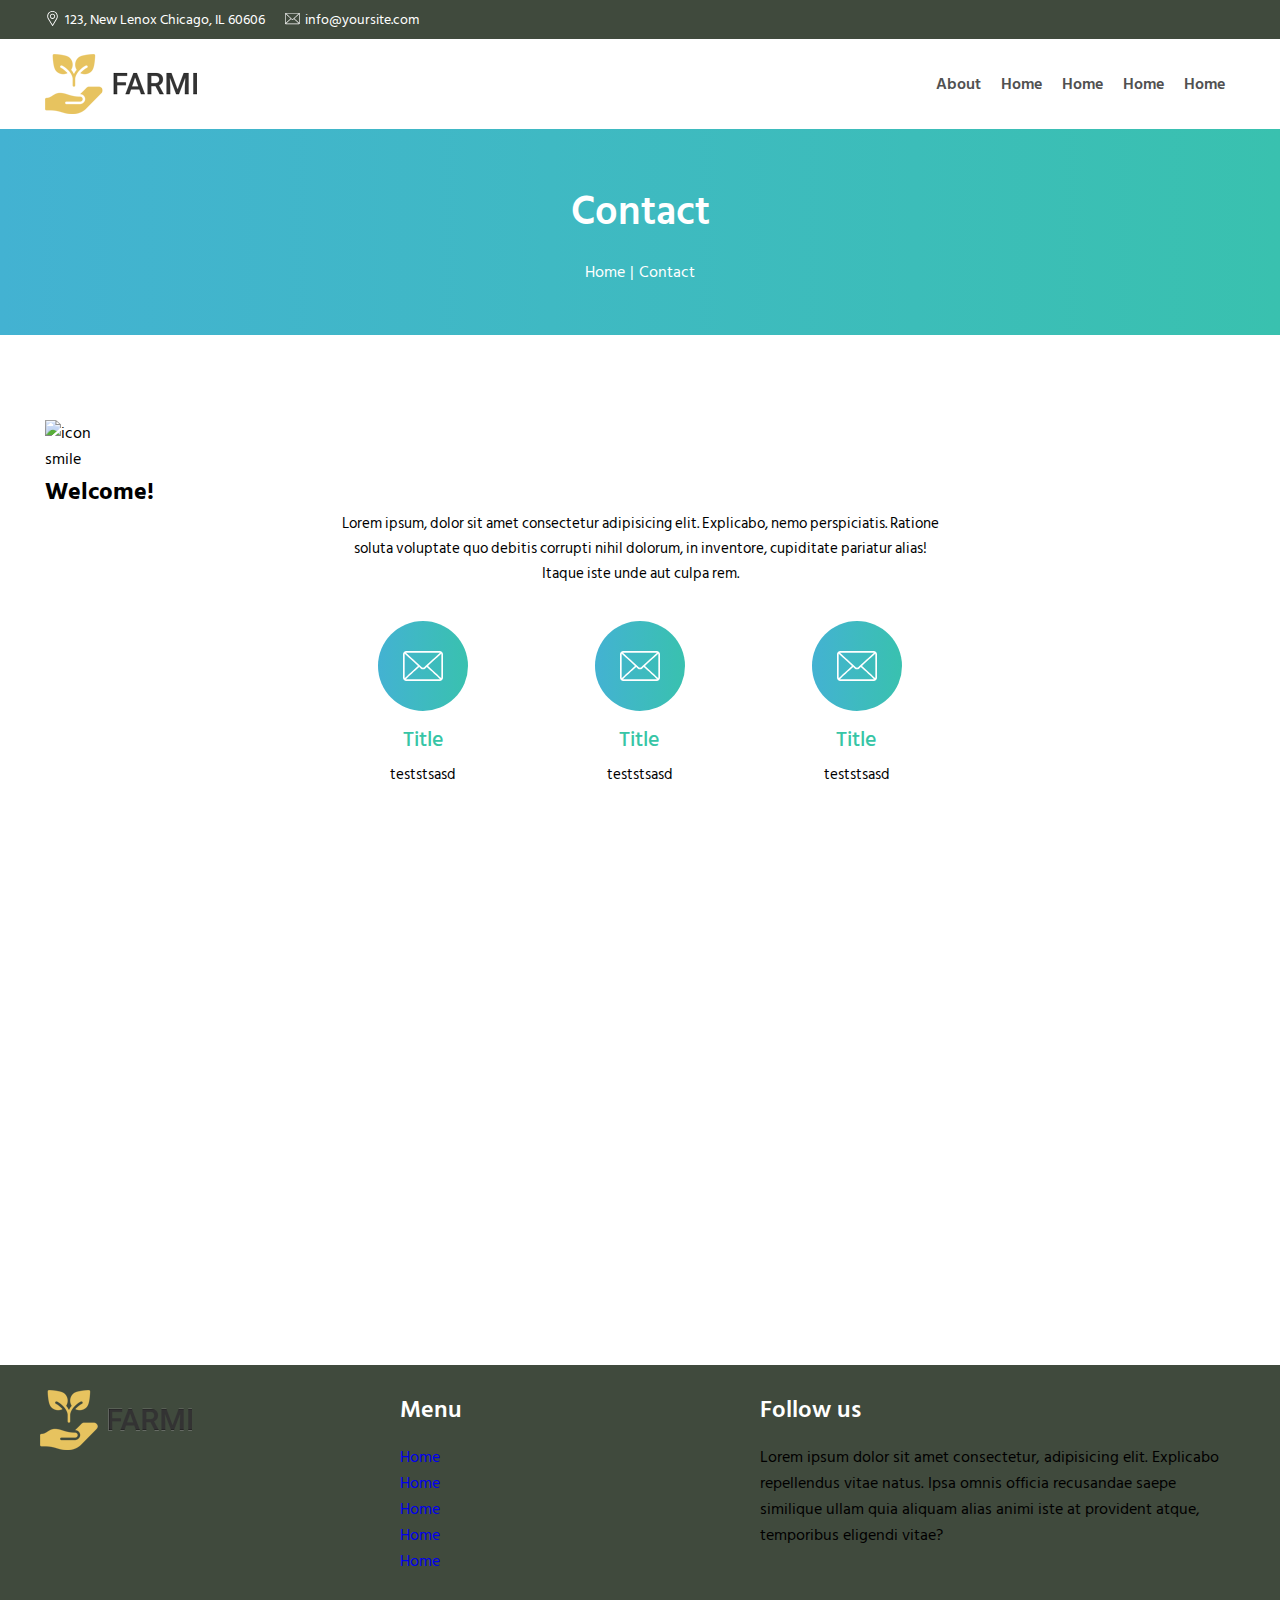
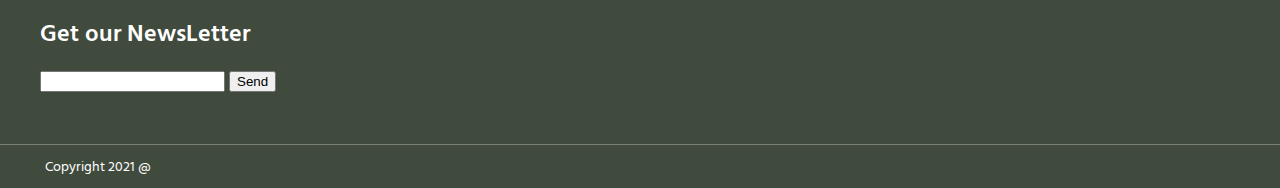
==== contact.html @ a1497c79 "qwe" ====
<!DOCTYPE html>
<html>

<head>
    <meta charset="utf-8">
    <meta http-equiv="X-UA-Compatible" content="IE=edge">
    <title></title>
    <meta name="description" content="">
    <meta name="viewport" content="width=device-width, initial-scale=1">
    <link rel="stylesheet" href="css/magnific-popup.css">
    <link rel="stylesheet" href="css/main.css">
    <link rel="preconnect" href="https://fonts.gstatic.com">
    <link href="https://fonts.googleapis.com/css2?family=Hind+Siliguri:wght@300;400;500;600&display=swap" rel="stylesheet">
</head>

<body>
    <div class="wrapper">
        <header>
            <div class="header_top padding">
                <div class="header_top_wrap">
                    <p class="item_header"><img src="img/icon/map.svg" alt="map"> 123, New Lenox Chicago, IL 60606</p>
                    <a class="item_header" href="mailto:info@yoursite.com"><img src="img/icon/mail.svg" alt="mail"> info@yoursite.com</a>
                </div>
            </div>
            <div class="header_wrap">
                <div class="header_logo">
                    <img src="img/logo.png" alt="logo">
                </div>
                <nav>
                    <ul>
                        <li>
                            <a href="#">About</a>
                            <ul class="sub-menu">
                                <li>
                                    <a href="#">Home</a>
                                </li>
                                <li>
                                    <a href="#">Home</a>
                                </li>
                                <li>
                                    <a href="#">Home</a>
                                </li>
                                <li>
                                    <a href="#">Home</a>
                                </li>
                                <li>
                                    <a href="#">Home</a>
                                </li>
                            </ul>
                        </li>
                        <li>
                            <a href="#">Home</a>
                        </li>
                        <li>
                            <a href="#">Home</a>
                        </li>
                        <li>
                            <a href="#">Home</a>
                        </li>
                        <li>
                            <a href="#">Home</a>
                        </li>
                    </ul>
                </nav>
                <img src="img/icon/menu.svg" class="menu" alt="menu">
            </div>
        </header>
        <main>
            <div class="breadcrumbs padding margin">
                <div class="container">
                    <div class="breadcrumbs_wrap">
                        <h1 class="breadcrumbs_titel">Contact</h1>
                        <ul>
                            <li>
                                <a href="#">Home</a>
                            </li>
                            <li>
                                <span>Contact</span>
                            </li>
                        </ul>
                    </div>
                </div>
            </div>
            <section class="contact padding margin">
                <div class="container">
                    <div class="contact_container">
                        <div class="title_block">
                            <img src="img/tooth2.svg" alt="icon">
                            <p class="pretitle_section">
                                smile
                            </p>
                            <h2 class="title_section">Welcome!</h2>
                        </div>
                        <p class="contact_text">
                            Lorem ipsum, dolor sit amet consectetur adipisicing elit. Explicabo, nemo perspiciatis. Ratione soluta voluptate quo debitis corrupti nihil dolorum, in inventore, cupiditate pariatur alias! Itaque iste unde aut culpa rem.
                        </p>
                    </div>
                    <div class="contact_wrap">
                        <div class="contact_box">
                            <div class="contact_img">
                                <img src="img/icon/mail.svg" alt="icon">
                            </div>
                            <p class="contact_title">Title</p>
                            <p class="contact_text">teststsasd</p>
                        </div>
                        <div class="contact_box">
                            <div class="contact_img">
                                <img src="img/icon/mail.svg" alt="icon">
                            </div>
                            <p class="contact_title">Title</p>
                            <p class="contact_text">teststsasd</p>
                        </div>
                        <div class="contact_box">
                            <div class="contact_img">
                                <img src="img/icon/mail.svg" alt="icon">
                            </div>
                            <p class="contact_title">Title</p>
                            <p class="contact_text">teststsasd</p>
                        </div>
                    </div>
                </div>
            </section>
            <div class="map">
                <iframe src="https://www.google.com/maps/embed?pb=!1m18!1m12!1m3!1d577336.7640295796!2d36.825128434327254!3d55.58074807310552!2m3!1f0!2f0!3f0!3m2!1i1024!2i768!4f13.1!3m3!1m2!1s0x46b54afc73d4b0c9%3A0x3d44d6cc5757cf4c!2z0JzQvtGB0LrQstCwLCDQoNC-0YHRgdC40Y8!5e0!3m2!1sru!2sua!4v1612006804966!5m2!1sru!2sua"
                    height="450" frameborder="0" style="border:0;" allowfullscreen="" aria-hidden="false" tabindex="0"></iframe>
            </div>
        </main>
        <footer>
            <div class="container padding">
                <div class="footer_wrap">
                    <div class="footer_logo">
                        <img src="img/logo.png" alt="logo">
                    </div>
                    <div class="footer_menu">
                        <p class="footer_title">Menu</p>
                        <ul>
                            <li>
                                <a href="#">Home</a>
                            </li>
                            <li>
                                <a href="#">Home</a>
                            </li>
                            <li>
                                <a href="#">Home</a>
                            </li>
                            <li>
                                <a href="#">Home</a>
                            </li>
                            <li>
                                <a href="#">Home</a>
                            </li>
                        </ul>
                    </div>
                    <div class="footer_social">
                        <p class="footer_title">Follow us</p>
                        <p class="footer_text">
                            Lorem ipsum dolor sit amet consectetur, adipisicing elit. Explicabo repellendus vitae natus. Ipsa omnis officia recusandae saepe similique ullam quia aliquam alias animi iste at provident atque, temporibus eligendi vitae?
                        </p>
                    </div>
                    <div class="footer_sub">
                        <p class="footer_title">Get our NewsLetter</p>
                        <form class="footer_sub_form">
                            <input type="email" name="email" placeholder="E-mail" required>
                            <button type="submit">Send</button>
                        </form>
                    </div>
                </div>
            </div>
            <div class="footer_copy">
                <p>Copyright 2021 @</p>
            </div>
        </footer>
    </div>

    <a class="popup-with-zoom-anim thank_click" href="#thank"></a>



    <div id="thank" class="zoom-anim-dialog mfp-hide">
        <p>Спасибо за заявку</p>
    </div>

    <div id="polit" class="zoom-anim-dialog politika mfp-hide">
        <p>Тут политика</p>
    </div>


    <script src="https://code.jquery.com/jquery-3.5.1.min.js" integrity="sha256-9/aliU8dGd2tb6OSsuzixeV4y/faTqgFtohetphbbj0=" crossorigin="anonymous"></script>
    <script src="js/magnific-popup.min.js"></script>
    <script src="js/common.js"></script>
</body>

</html>
---- css/main.css ----
@import url("https://fonts.googleapis.com/css2?family=Hind+Siliguri:wght@300;400;500;600;700&display=swap");
.header_top {
  background: #404a3d; }
  .header_top .header_top_wrap {
    max-width: 1260px;
    margin: 0 auto;
    display: -webkit-box;
    display: -webkit-flex;
    display: -ms-flexbox;
    display: flex;
    -webkit-box-align: center;
    -webkit-align-items: center;
        -ms-flex-align: center;
            align-items: center;
    padding: 8px 0; }
    @media (max-width: 375px) {
      .header_top .header_top_wrap {
        -webkit-box-orient: vertical;
        -webkit-box-direction: normal;
        -webkit-flex-direction: column;
            -ms-flex-direction: column;
                flex-direction: column;
        padding: 5px 0;
        -webkit-box-align: start;
        -webkit-align-items: flex-start;
            -ms-flex-align: start;
                align-items: flex-start; } }
  .header_top .item_header {
    display: -webkit-box;
    display: -webkit-flex;
    display: -ms-flexbox;
    display: flex;
    -webkit-box-align: center;
    -webkit-align-items: center;
        -ms-flex-align: center;
            align-items: center;
    font: .9rem 'Hind Siliguri', sans-serif;
    margin-right: 20px;
    color: #fff; }
    @media (max-width: 990px) {
      .header_top .item_header {
        font: .8rem 'Hind Siliguri', sans-serif; } }
    .header_top .item_header img {
      height: 15px;
      top: -1px;
      position: relative;
      margin-right: 5px; }

.header_wrap {
  max-width: 1260px;
  margin: 0 auto;
  padding: 15px 70px;
  position: relative;
  z-index: 9999;
  display: -webkit-box;
  display: -webkit-flex;
  display: -ms-flexbox;
  display: flex;
  -webkit-box-align: center;
  -webkit-align-items: center;
      -ms-flex-align: center;
          align-items: center;
  -webkit-box-pack: justify;
  -webkit-justify-content: space-between;
      -ms-flex-pack: justify;
          justify-content: space-between; }
  @media (max-width: 1280px) {
    .header_wrap {
      padding: 15px 45px; } }
  @media (max-width: 990px) {
    .header_wrap {
      padding: 10px 15px; } }
  @media (max-width: 990px) {
    .header_wrap nav {
      display: block;
      position: absolute;
      top: 100%;
      width: 100%;
      height: 100%;
      left: 0;
      z-index: 99;
      opacity: 0;
      -webkit-transition: .3s;
      -o-transition: .3s;
      transition: .3s;
      pointer-events: none;
      -webkit-transform: translateY(-200%);
          -ms-transform: translateY(-200%);
              transform: translateY(-200%); } }
  .header_wrap nav ul {
    display: -webkit-box;
    display: -webkit-flex;
    display: -ms-flexbox;
    display: flex;
    -webkit-box-align: center;
    -webkit-align-items: center;
        -ms-flex-align: center;
            align-items: center;
    -webkit-box-pack: justify;
    -webkit-justify-content: space-between;
        -ms-flex-pack: justify;
            justify-content: space-between; }
    @media (max-width: 990px) {
      .header_wrap nav ul {
        -webkit-box-align: end;
        -webkit-align-items: flex-end;
            -ms-flex-align: end;
                align-items: flex-end;
        background: #fff;
        -webkit-box-orient: vertical;
        -webkit-box-direction: normal;
        -webkit-flex-direction: column;
            -ms-flex-direction: column;
                flex-direction: column;
        width: 100%;
        -webkit-box-shadow: 0 10px 15px -5px rgba(0, 0, 0, 0.2);
                box-shadow: 0 10px 15px -5px rgba(0, 0, 0, 0.2); } }
    .header_wrap nav ul li {
      margin: 0 10px;
      position: relative; }
      @media (max-width: 990px) {
        .header_wrap nav ul li {
          display: -webkit-box;
          display: -webkit-flex;
          display: -ms-flexbox;
          display: flex;
          -webkit-box-orient: vertical;
          -webkit-box-direction: normal;
          -webkit-flex-direction: column;
              -ms-flex-direction: column;
                  flex-direction: column;
          text-align: right;
          width: 100%;
          -webkit-box-sizing: border-box;
                  box-sizing: border-box; } }
      .header_wrap nav ul li:hover .sub-menu {
        opacity: 1;
        pointer-events: auto; }
      @media (max-width: 990px) {
        .header_wrap nav ul li {
          margin: 3px 15px; } }
      .header_wrap nav ul li .sub-menu {
        position: absolute;
        background: #37c5a6;
        display: block;
        padding: 20px 30px;
        z-index: 10;
        top: 120px;
        left: 50%;
        -webkit-transform: translate(-50%, -50%);
            -ms-transform: translate(-50%, -50%);
                transform: translate(-50%, -50%);
        opacity: 0;
        -webkit-transition: .2s;
        -o-transition: .2s;
        transition: .2s;
        pointer-events: none; }
        @media (max-width: 990px) {
          .header_wrap nav ul li .sub-menu {
            opacity: 1;
            display: none;
            pointer-events: auto;
            top: auto;
            left: auto;
            right: 10px;
            -webkit-transform: none;
                -ms-transform: none;
                    transform: none;
            padding: 0;
            background: transparent;
            position: relative;
            margin: 0;
            -webkit-box-shadow: none;
                    box-shadow: none;
            -webkit-transition: none;
            -o-transition: none;
            transition: none; } }
        .header_wrap nav ul li .sub-menu::after {
          content: '';
          height: 20px;
          left: 0;
          opacity: 0;
          top: -20px;
          width: 100%;
          position: absolute;
          display: block; }
          @media (max-width: 990px) {
            .header_wrap nav ul li .sub-menu::after {
              display: none; } }
        .header_wrap nav ul li .sub-menu::before {
          content: '';
          position: absolute;
          top: 0;
          left: 50%;
          width: 1em;
          height: 1em;
          background: #37c5a6;
          -webkit-transform: rotate(45deg) translatex(-50%);
              -ms-transform: rotate(45deg) translatex(-50%);
                  transform: rotate(45deg) translatex(-50%); }
          @media (max-width: 990px) {
            .header_wrap nav ul li .sub-menu::before {
              display: none; } }
        .header_wrap nav ul li .sub-menu li {
          display: block; }
          @media (max-width: 990px) {
            .header_wrap nav ul li .sub-menu li {
              text-align: right;
              margin: 0; } }
        .header_wrap nav ul li .sub-menu a {
          color: #fff;
          color: #515151;
          -webkit-transition: .2s;
          -o-transition: .2s;
          transition: .2s;
          font: 600 .9rem 'Hind Siliguri', sans-serif; }
          .header_wrap nav ul li .sub-menu a:hover {
            color: #fff; }
            @media (max-width: 990px) {
              .header_wrap nav ul li .sub-menu a:hover {
                color: #37c5a6; } }
      .header_wrap nav ul li .arrow_mob {
        display: none; }
        @media (max-width: 990px) {
          .header_wrap nav ul li .arrow_mob {
            position: absolute;
            display: block;
            right: 55px;
            top: 6px;
            z-index: 999; } }
        .header_wrap nav ul li .arrow_mob::after {
          content: '';
          background: url(../img/right.svg) no-repeat;
          background-size: 12px 12px;
          height: 12px;
          width: 12px;
          display: block; }
      .header_wrap nav ul li a {
        color: #515151;
        -webkit-transition: .2s;
        -o-transition: .2s;
        transition: .2s;
        font: 600 1rem 'Hind Siliguri', sans-serif; }
        .header_wrap nav ul li a:hover {
          color: #37c5a6; }
  .header_wrap .nav_active {
    -webkit-transform: translateY(0);
        -ms-transform: translateY(0);
            transform: translateY(0);
    opacity: 1;
    pointer-events: auto; }

.header_logo {
  display: -webkit-box;
  display: -webkit-flex;
  display: -ms-flexbox;
  display: flex;
  -webkit-box-align: center;
  -webkit-align-items: center;
      -ms-flex-align: center;
          align-items: center; }
  @media (max-width: 990px) {
    .header_logo img {
      height: 30px; } }

.menu {
  height: 30px;
  display: none; }
  @media (max-width: 990px) {
    .menu {
      display: block; } }

.contact_text {
  text-align: center;
  font: 400 .95rem 'Hind Siliguri', sans-serif;
  max-width: 600px;
  margin: 0 auto;
  margin-bottom: 35px; }

.contact_wrap {
  display: grid;
  grid-template-columns: 1fr 1fr 1fr;
  grid-gap: 50px;
  max-width: 600px;
  margin: 0 auto; }
  @media (max-width: 990px) {
    .contact_wrap {
      grid-template-columns: 1fr;
      grid-gap: 20px; } }
  .contact_wrap .contact_box {
    display: -webkit-box;
    display: -webkit-flex;
    display: -ms-flexbox;
    display: flex;
    -webkit-box-align: center;
    -webkit-align-items: center;
        -ms-flex-align: center;
            align-items: center;
    -webkit-box-pack: center;
    -webkit-justify-content: center;
        -ms-flex-pack: center;
            justify-content: center;
    -webkit-box-orient: vertical;
    -webkit-box-direction: normal;
    -webkit-flex-direction: column;
        -ms-flex-direction: column;
            flex-direction: column; }
  .contact_wrap .contact_img {
    border-radius: 50%;
    height: 80px;
    width: 80px;
    margin: 0 auto;
    margin-bottom: 10px;
    padding: 5px;
    display: -webkit-box;
    display: -webkit-flex;
    display: -ms-flexbox;
    display: flex;
    -webkit-box-align: center;
    -webkit-align-items: center;
        -ms-flex-align: center;
            align-items: center;
    -webkit-box-pack: center;
    -webkit-justify-content: center;
        -ms-flex-pack: center;
            justify-content: center;
    background: #43b2d2;
    background: -webkit-gradient(linear, left top, right top, from(#43b2d2), color-stop(43%, #3fb9c3), to(#39c1af));
    background: -o-linear-gradient(left, #43b2d2 0%, #3fb9c3 43%, #39c1af 100%);
    background: linear-gradient(90deg, #43b2d2 0%, #3fb9c3 43%, #39c1af 100%); }
    .contact_wrap .contact_img img {
      height: 40px; }
  .contact_wrap .contact_title {
    color: #37c5a6;
    font: 500 1.4rem 'Hind Siliguri', sans-serif;
    margin-bottom: 5px;
    text-align: center; }
  .contact_wrap .contact_text {
    font: 400 .95rem 'Hind Siliguri', sans-serif; }

.history_wrap {
  display: grid;
  grid-template-columns: 1fr 1fr;
  grid-gap: 40px;
  -webkit-box-align: center;
  -webkit-align-items: center;
      -ms-flex-align: center;
          align-items: center; }
  @media (max-width: 990px) {
    .history_wrap {
      grid-template-columns: 1fr;
      grid-gap: 25px; } }
  .history_wrap img {
    max-width: 100%;
    height: auto;
    -o-object-fit: cover;
       object-fit: cover; }
  .history_wrap .history_title {
    font: bold 2rem/1 'Hind Siliguri', sans-serif;
    margin-bottom: 10px; }
    @media (max-width: 990px) {
      .history_wrap .history_title {
        font: bold 1.25rem/1 'Hind Siliguri', sans-serif; } }
  .history_wrap .history_text {
    font: 400 .9rem/23px 'Hind Siliguri', sans-serif; }

.about_price {
  position: relative; }
  .about_price .container {
    padding: 55px 0;
    position: relative;
    z-index: 9; }
    @media (max-width: 990px) {
      .about_price .container {
        padding: 35px 0; } }
  .about_price .about_price_img {
    position: absolute;
    height: 100%;
    width: 100%;
    left: 0;
    right: 0;
    top: 0;
    bottom: 0;
    -o-object-fit: cover;
       object-fit: cover; }
  .about_price::before {
    content: '';
    background: rgba(55, 197, 166, 0.3);
    position: absolute;
    left: 0;
    right: 0;
    bottom: 0;
    top: 0;
    height: 100%;
    z-index: 9;
    width: 100%; }
  .about_price .about_price_wrap {
    display: -webkit-box;
    display: -webkit-flex;
    display: -ms-flexbox;
    display: flex;
    -webkit-box-align: center;
    -webkit-align-items: center;
        -ms-flex-align: center;
            align-items: center;
    -webkit-box-pack: center;
    -webkit-justify-content: center;
        -ms-flex-pack: center;
            justify-content: center;
    -webkit-box-orient: vertical;
    -webkit-box-direction: normal;
    -webkit-flex-direction: column;
        -ms-flex-direction: column;
            flex-direction: column; }
    .about_price .about_price_wrap .about_price_title {
      font: bold 2rem/1 'Hind Siliguri', sans-serif;
      color: #fff;
      margin-bottom: 15px; }
      @media (max-width: 990px) {
        .about_price .about_price_wrap .about_price_title {
          font: bold 1.25rem/1 'Hind Siliguri', sans-serif; } }
    .about_price .about_price_wrap .about_price_text {
      font: 600 1.5rem/1 'Hind Siliguri', sans-serif;
      color: #fff;
      margin-bottom: 15px; }
      @media (max-width: 990px) {
        .about_price .about_price_wrap .about_price_text {
          font: 600 1.125rem/1 'Hind Siliguri', sans-serif; } }
    .about_price .about_price_wrap .about_price_btn {
      background: #37c5a6;
      display: inline-block;
      border-radius: 25px;
      padding: 10px 25px;
      color: #fff;
      font: 400 1rem 'Hind Siliguri', sans-serif; }
      @media (max-width: 576px) {
        .about_price .about_price_wrap .about_price_btn {
          width: 100%;
          -webkit-box-sizing: border-box;
                  box-sizing: border-box;
          display: block;
          text-align: center; } }

.main_section {
  margin-bottom: 90px; }
  @media (max-width: 990px) {
    .main_section {
      margin-bottom: 35px; } }
  .main_section .main_slider {
    height: 550px;
    position: relative; }
    @media (max-width: 990px) {
      .main_section .main_slider {
        height: 350px; } }
    .main_section .main_slider .main_slider_box {
      display: -webkit-box;
      display: -webkit-flex;
      display: -ms-flexbox;
      display: flex;
      z-index: 9;
      -webkit-box-align: center;
      -webkit-align-items: center;
          -ms-flex-align: center;
              align-items: center;
      -webkit-box-pack: center;
      -webkit-justify-content: center;
          -ms-flex-pack: center;
              justify-content: center;
      height: 100%; }
      .main_section .main_slider .main_slider_box::after {
        content: '';
        background: #000;
        opacity: .5;
        position: absolute;
        left: 0;
        right: 0;
        bottom: 0;
        top: 0;
        height: 100%;
        width: 100%; }
      .main_section .main_slider .main_slider_box .slider_img {
        -o-object-fit: cover;
           object-fit: cover;
        height: 100%;
        width: 100%;
        position: absolute;
        top: 0;
        right: 0;
        bottom: 0;
        left: 0; }
      .main_section .main_slider .main_slider_box .slider_info {
        position: relative;
        z-index: 9;
        max-width: 600px;
        margin: 0 auto;
        display: -webkit-box;
        display: -webkit-flex;
        display: -ms-flexbox;
        display: flex;
        -webkit-box-align: center;
        -webkit-align-items: center;
            -ms-flex-align: center;
                align-items: center;
        -webkit-box-pack: center;
        -webkit-justify-content: center;
            -ms-flex-pack: center;
                justify-content: center;
        -webkit-box-orient: vertical;
        -webkit-box-direction: normal;
        -webkit-flex-direction: column;
            -ms-flex-direction: column;
                flex-direction: column; }
        .main_section .main_slider .main_slider_box .slider_info .slider_pretitle {
          font: 500 2rem 'Hind Siliguri', sans-serif;
          color: #fff; }
          @media (max-width: 990px) {
            .main_section .main_slider .main_slider_box .slider_info .slider_pretitle {
              font: 500 1.25rem 'Hind Siliguri', sans-serif; } }
        .main_section .main_slider .main_slider_box .slider_info .slider_title {
          font: 700 6rem 'Hind Siliguri', sans-serif;
          text-align: center;
          color: #fff; }
          @media (max-width: 990px) {
            .main_section .main_slider .main_slider_box .slider_info .slider_title {
              font: 700 2.75rem 'Hind Siliguri', sans-serif; } }
        .main_section .main_slider .main_slider_box .slider_info .slider_btn {
          border-radius: 30px;
          padding: 15px 25px;
          font: 500 1rem 'Hind Siliguri', sans-serif;
          background: #017d3f;
          background: -webkit-gradient(linear, left top, right top, color-stop(40%, #017d3f), color-stop(93%, #ecc01d));
          background: -o-linear-gradient(left, #017d3f 40%, #ecc01d 93%);
          background: linear-gradient(90deg, #017d3f 40%, #ecc01d 93%);
          color: #fff; }
          @media (max-width: 576px) {
            .main_section .main_slider .main_slider_box .slider_info .slider_btn {
              display: block;
              width: 100%;
              -webkit-box-sizing: border-box;
                      box-sizing: border-box;
              text-align: center; } }
  .main_section .swiper-button-prev:after,
  .main_section .swiper-container-rtl .swiper-button-next:after {
    color: #fff;
    font-size: 20px;
    z-index: 9; }
  .main_section .swiper-button-prev {
    left: 40px; }
    @media (max-width: 990px) {
      .main_section .swiper-button-prev {
        left: 20px; } }
    @media (max-width: 576px) {
      .main_section .swiper-button-prev {
        top: 90%; } }
    .main_section .swiper-button-prev::before {
      content: '';
      position: absolute;
      height: 50px;
      border-radius: 50%;
      display: block;
      width: 50px;
      background: #000;
      opacity: .4; }
  .main_section .swiper-button-next {
    right: 40px; }
    @media (max-width: 990px) {
      .main_section .swiper-button-next {
        right: 20px; } }
    @media (max-width: 576px) {
      .main_section .swiper-button-next {
        top: 90%; } }
    .main_section .swiper-button-next::before {
      content: '';
      position: absolute;
      height: 50px;
      border-radius: 50%;
      display: block;
      width: 50px;
      background: #000;
      opacity: .4; }
  .main_section .swiper-button-next:after,
  .main_section .swiper-container-rtl .swiper-button-prev:after {
    color: #fff;
    font-size: 20px;
    z-index: 9; }

.about_us {
  position: relative; }
  .about_us .container {
    padding-left: 50px; }
    @media (max-width: 1400px) {
      .about_us .container {
        padding: 0; } }
    .about_us .container .about_bg {
      position: absolute;
      right: 0;
      bottom: -85px;
      opacity: .15;
      width: 700px;
      max-width: 100%;
      height: auto; }
      @media (max-width: 990px) {
        .about_us .container .about_bg {
          display: none; } }

.about_us_wrap {
  display: grid;
  grid-template-columns: 1fr 500px;
  margin-bottom: 30px;
  position: relative;
  z-index: 9; }
  @media (max-width: 1200px) {
    .about_us_wrap {
      grid-template-columns: 1fr 400px; } }
  @media (max-width: 990px) {
    .about_us_wrap {
      grid-template-columns: 1fr;
      grid-gap: 20px;
      margin: 0; } }
  .about_us_wrap .about_us_img {
    position: relative; }
    .about_us_wrap .about_us_img .about_us_convert {
      background: #017d3f;
      -webkit-clip-path: polygon(100% 0, 100% 85%, 85% 100%, 0 99%, 0 0);
              clip-path: polygon(100% 0, 100% 85%, 85% 100%, 0 99%, 0 0);
      height: 180px;
      width: 180px;
      display: -webkit-box;
      display: -webkit-flex;
      display: -ms-flexbox;
      display: flex;
      -webkit-box-align: center;
      -webkit-align-items: center;
          -ms-flex-align: center;
              align-items: center;
      -webkit-box-pack: center;
      -webkit-justify-content: center;
          -ms-flex-pack: center;
              justify-content: center;
      -webkit-box-orient: vertical;
      -webkit-box-direction: normal;
      -webkit-flex-direction: column;
          -ms-flex-direction: column;
              flex-direction: column;
      z-index: 9;
      position: absolute;
      left: 50px;
      top: 20px; }
      @media (max-width: 990px) {
        .about_us_wrap .about_us_img .about_us_convert {
          display: none; } }
      .about_us_wrap .about_us_img .about_us_convert .convert_title {
        text-align: center;
        margin-bottom: 0;
        color: #fff;
        font: 700 3rem 'Hind Siliguri', sans-serif;
        margin-bottom: -10px; }
      .about_us_wrap .about_us_img .about_us_convert .convert_text {
        font: 500 1rem 'Hind Siliguri', sans-serif;
        color: #fff; }
    .about_us_wrap .about_us_img img {
      position: absolute;
      bottom: -120px;
      right: 120px;
      max-width: 100%;
      height: 450px;
      width: 450px; }
      @media (max-width: 1300px) {
        .about_us_wrap .about_us_img img {
          right: 60px; } }
      @media (max-width: 1200px) {
        .about_us_wrap .about_us_img img {
          right: 20px; } }
      @media (max-width: 990px) {
        .about_us_wrap .about_us_img img {
          position: relative;
          left: 0;
          bottom: 0;
          height: 325px;
          width: 100%;
          -o-object-fit: cover;
             object-fit: cover; } }
  .about_us_wrap .about_us_info {
    background: #fff;
    -webkit-box-shadow: 0 5px 30px 0 #d6d7d8;
            box-shadow: 0 5px 30px 0 #d6d7d8;
    padding: 40px 35px;
    display: -webkit-box;
    display: -webkit-flex;
    display: -ms-flexbox;
    display: flex;
    -webkit-box-orient: vertical;
    -webkit-box-direction: normal;
    -webkit-flex-direction: column;
        -ms-flex-direction: column;
            flex-direction: column;
    -webkit-box-align: start;
    -webkit-align-items: flex-start;
        -ms-flex-align: start;
            align-items: flex-start; }
    @media (max-width: 990px) {
      .about_us_wrap .about_us_info {
        padding: 25px 20px; } }
    .about_us_wrap .about_us_info .about_us_pretitle {
      position: relative;
      font: 600 1.125rem 'Hind Siliguri', sans-serif;
      margin-bottom: 15px;
      color: #242424; }
      .about_us_wrap .about_us_info .about_us_pretitle::before {
        content: '';
        background: url(../img/home/bg_text.png) no-repeat center center;
        background-size: contain;
        height: 55px;
        width: 160px;
        opacity: .1;
        position: absolute;
        left: -12px;
        top: -10px; }
    .about_us_wrap .about_us_info .about_us_title {
      max-width: 500px;
      font: 700 2rem/40px 'Hind Siliguri', sans-serif;
      margin-bottom: 15px;
      color: #242424; }
      @media (max-width: 990px) {
        .about_us_wrap .about_us_info .about_us_title {
          font: 700 1.5rem/30px 'Hind Siliguri', sans-serif;
          margin-bottom: 5px; } }
    .about_us_wrap .about_us_info .about_us_text {
      font: 400 1rem 'Hind Siliguri', sans-serif;
      max-width: 500px;
      margin-bottom: 20px;
      color: #242424; }
      @media (max-width: 576px) {
        .about_us_wrap .about_us_info .about_us_text {
          margin-bottom: 15px;
          font: 400 .95rem 'Hind Siliguri', sans-serif; } }
    .about_us_wrap .about_us_info .about_us_btn {
      font: 600 1rem 'Hind Siliguri', sans-serif;
      border-radius: 35px;
      color: #232323;
      border: 2px solid #f1cf69;
      padding: 10px 40px;
      -webkit-transition: .2s;
      -o-transition: .2s;
      transition: .2s; }
      @media (max-width: 576px) {
        .about_us_wrap .about_us_info .about_us_btn {
          width: 100%;
          -webkit-box-sizing: border-box;
                  box-sizing: border-box;
          text-align: center; } }
      .about_us_wrap .about_us_info .about_us_btn:hover {
        color: #fff;
        background: #f1cf69; }

.about_total_wrap {
  display: -webkit-box;
  display: -webkit-flex;
  display: -ms-flexbox;
  display: flex;
  -webkit-box-align: center;
  -webkit-align-items: center;
      -ms-flex-align: center;
          align-items: center; }
  @media (max-width: 990px) {
    .about_total_wrap {
      -webkit-box-pack: center;
      -webkit-justify-content: center;
          -ms-flex-pack: center;
              justify-content: center; } }
  @media (max-width: 576px) {
    .about_total_wrap {
      -webkit-box-orient: vertical;
      -webkit-box-direction: normal;
      -webkit-flex-direction: column;
          -ms-flex-direction: column;
              flex-direction: column; } }
  .about_total_wrap .about_total_box:first-child {
    border-right: 1px solid rgba(131, 131, 131, 0.3); }
    @media (max-width: 990px) {
      .about_total_wrap .about_total_box:first-child {
        border: none; } }
    @media (max-width: 576px) {
      .about_total_wrap .about_total_box:first-child {
        margin-bottom: 5px; } }
  .about_total_wrap .about_total_box {
    padding: 0 35px;
    display: -webkit-box;
    display: -webkit-flex;
    display: -ms-flexbox;
    display: flex;
    -webkit-box-orient: vertical;
    -webkit-box-direction: normal;
    -webkit-flex-direction: column;
        -ms-flex-direction: column;
            flex-direction: column;
    -webkit-box-align: start;
    -webkit-align-items: flex-start;
        -ms-flex-align: start;
            align-items: flex-start;
    -webkit-box-pack: start;
    -webkit-justify-content: flex-start;
        -ms-flex-pack: start;
            justify-content: flex-start; }
    @media (max-width: 576px) {
      .about_total_wrap .about_total_box {
        padding: 0; } }
    .about_total_wrap .about_total_box p {
      text-align: center;
      color: #242424; }
    .about_total_wrap .about_total_box .about_total_title {
      font: 700 3rem 'Hind Siliguri', sans-serif; }
    .about_total_wrap .about_total_box .about_total_text {
      font: 500 1rem 'Hind Siliguri', sans-serif; }

.services {
  background: #017d3f;
  background: -webkit-gradient(linear, left top, right top, color-stop(40%, #017d3f), color-stop(93%, #ecc01d));
  background: -o-linear-gradient(left, #017d3f 40%, #ecc01d 93%);
  background: linear-gradient(90deg, #017d3f 40%, #ecc01d 93%); }
  .services .container {
    padding: 40px 0; }
    @media (max-width: 990px) {
      .services .container {
        padding: 30px 0; } }
  .services .services_wrap {
    display: grid;
    grid-template-columns: 1fr 1fr 1fr;
    grid-gap: 25px; }
    @media (max-width: 990px) {
      .services .services_wrap {
        grid-template-columns: 1fr; } }
    .services .services_wrap .services_box {
      display: -webkit-box;
      display: -webkit-flex;
      display: -ms-flexbox;
      display: flex;
      -webkit-box-orient: vertical;
      -webkit-box-direction: normal;
      -webkit-flex-direction: column;
          -ms-flex-direction: column;
              flex-direction: column; }
      .services .services_wrap .services_box img {
        max-width: 100%;
        height: 300px;
        width: 100%;
        -o-object-fit: cover;
           object-fit: cover; }
        @media (max-width: 576px) {
          .services .services_wrap .services_box img {
            height: 250px; } }
      .services .services_wrap .services_box .services_product {
        position: relative;
        padding: 5px 20px 20px 20px;
        background: #fff; }
        .services .services_wrap .services_box .services_product .brush {
          max-width: 100%;
          height: auto;
          position: absolute;
          top: -30px;
          left: 0;
          height: 30px;
          width: 100%;
          -webkit-box-sizing: border-box;
                  box-sizing: border-box; }
        .services .services_wrap .services_box .services_product .services_icon {
          display: -webkit-box;
          display: -webkit-flex;
          display: -ms-flexbox;
          display: flex;
          -webkit-box-align: center;
          -webkit-align-items: center;
              -ms-flex-align: center;
                  align-items: center;
          -webkit-box-pack: center;
          -webkit-justify-content: center;
              -ms-flex-pack: center;
                  justify-content: center;
          position: absolute;
          background: #fff;
          -webkit-box-shadow: 0 5px 30px 0 #d6d7d8;
                  box-shadow: 0 5px 30px 0 #d6d7d8;
          padding: 15px 10px;
          border-radius: 5px;
          top: -110px; }
          .services .services_wrap .services_box .services_product .services_icon img {
            height: 40px;
            width: 40px; }
        .services .services_wrap .services_box .services_product .product_title {
          color: #242424;
          margin-bottom: 5px;
          font: 700 1.25rem 'Hind Siliguri', sans-serif; }
        .services .services_wrap .services_box .services_product .prdocut_text {
          opacity: .8;
          color: #242424;
          font: 400 1rem 'Hind Siliguri', sans-serif; }
  .services .services_title_wrap {
    display: grid;
    margin-bottom: 25px;
    grid-template-columns: 1fr 1fr; }
    @media (max-width: 990px) {
      .services .services_title_wrap {
        grid-template-columns: 1fr;
        grid-gap: 10px; } }
    .services .services_title_wrap .services_pretitle {
      color: #fff;
      font: 700 1.125rem 'Hind Siliguri', sans-serif;
      margin-bottom: 15px; }
      @media (max-width: 990px) {
        .services .services_title_wrap .services_pretitle {
          margin-bottom: 5px; } }
    .services .services_title_wrap .services_title {
      color: #fff;
      font: 700 2rem/40px 'Hind Siliguri', sans-serif; }
      @media (max-width: 990px) {
        .services .services_title_wrap .services_title {
          font: 700 1.5rem/30px 'Hind Siliguri', sans-serif; } }
    .services .services_title_wrap .services_info_box {
      display: -webkit-box;
      display: -webkit-flex;
      display: -ms-flexbox;
      display: flex;
      -webkit-box-orient: vertical;
      -webkit-box-direction: normal;
      -webkit-flex-direction: column;
          -ms-flex-direction: column;
              flex-direction: column;
      -webkit-box-align: start;
      -webkit-align-items: flex-start;
          -ms-flex-align: start;
              align-items: flex-start; }
      .services .services_title_wrap .services_info_box .services_text {
        color: #fff;
        margin-bottom: 15px;
        font: 400 1rem/28px 'Hind Siliguri', sans-serif; }
        @media (max-width: 990px) {
          .services .services_title_wrap .services_info_box .services_text {
            margin-bottom: 15px;
            font: 400 .95rem/25px 'Hind Siliguri', sans-serif; } }
      .services .services_title_wrap .services_info_box a {
        font: 600 1rem 'Hind Siliguri', sans-serif;
        border-radius: 35px;
        color: #000;
        border: 2px solid #f1cf69;
        padding: 10px 40px;
        background: #f1cf69;
        -webkit-transition: .2s;
        -o-transition: .2s;
        transition: .2s; }
        @media (max-width: 576px) {
          .services .services_title_wrap .services_info_box a {
            width: 100%;
            -webkit-box-sizing: border-box;
                    box-sizing: border-box;
            text-align: center; } }

.testomintals {
  position: relative;
  z-index: 9; }
  @media (max-width: 990px) {
    .testomintals {
      background: #404a3d; } }
  .testomintals .container {
    padding: 60px 0;
    background: #404a3d;
    position: relative; }
    @media (max-width: 990px) {
      .testomintals .container {
        padding: 30px 0; } }
    .testomintals .container::after {
      top: 0;
      right: -100%;
      content: '';
      background: #404a3d;
      width: 100%;
      height: 100%;
      display: block;
      position: absolute; }
      @media (max-width: 990px) {
        .testomintals .container::after {
          display: none; } }
  .testomintals .testomintals_wrap {
    display: grid;
    margin-bottom: 25px;
    padding: 0 30px;
    grid-template-columns: 2fr 3fr; }
    @media (max-width: 990px) {
      .testomintals .testomintals_wrap {
        grid-template-columns: 1fr;
        grid-gap: 10px;
        padding: 0; } }
    .testomintals .testomintals_wrap .services_pretitle {
      color: #ceb560;
      font: 700 1.125rem 'Hind Siliguri', sans-serif;
      margin-bottom: 15px; }
      @media (max-width: 990px) {
        .testomintals .testomintals_wrap .services_pretitle {
          margin-bottom: 5px; } }
    .testomintals .testomintals_wrap .services_title {
      color: #fff;
      font: 700 2rem/40px 'Hind Siliguri', sans-serif; }
      @media (max-width: 990px) {
        .testomintals .testomintals_wrap .services_title {
          font: 700 1.5rem/30px 'Hind Siliguri', sans-serif; } }
    .testomintals .testomintals_wrap .services_info_box {
      display: -webkit-box;
      display: -webkit-flex;
      display: -ms-flexbox;
      display: flex;
      -webkit-box-orient: vertical;
      -webkit-box-direction: normal;
      -webkit-flex-direction: column;
          -ms-flex-direction: column;
              flex-direction: column;
      border-left: 1px solid rgba(255, 255, 255, 0.3);
      -webkit-box-align: start;
      -webkit-align-items: flex-start;
          -ms-flex-align: start;
              align-items: flex-start;
      padding-left: 50px; }
      @media (max-width: 990px) {
        .testomintals .testomintals_wrap .services_info_box {
          padding: 0;
          border: none; } }
      .testomintals .testomintals_wrap .services_info_box .services_text {
        color: #fff;
        margin-bottom: 15px;
        font: 400 1rem/28px 'Hind Siliguri', sans-serif; }
        @media (max-width: 990px) {
          .testomintals .testomintals_wrap .services_info_box .services_text {
            margin-bottom: 15px;
            font: 400 .95rem/25px 'Hind Siliguri', sans-serif; } }
      .testomintals .testomintals_wrap .services_info_box a {
        border-radius: 30px;
        padding: 15px 25px;
        font: 600 1rem 'Hind Siliguri', sans-serif;
        background: #017d3f;
        background: -webkit-gradient(linear, left top, right top, color-stop(40%, #017d3f), color-stop(93%, #ecc01d));
        background: -o-linear-gradient(left, #017d3f 40%, #ecc01d 93%);
        background: linear-gradient(90deg, #017d3f 40%, #ecc01d 93%);
        color: #fff; }
        @media (max-width: 576px) {
          .testomintals .testomintals_wrap .services_info_box a {
            display: block;
            width: 100%;
            -webkit-box-sizing: border-box;
                    box-sizing: border-box;
            text-align: center; } }

.work_wrap {
  background: url(../img/home/bg_last.jpg) no-repeat center center/cover fixed;
  padding: 70px 30px;
  position: relative; }
  .work_wrap::after {
    content: '';
    background: #000;
    opacity: .5;
    position: absolute;
    left: 0;
    right: 0;
    bottom: 0;
    top: 0;
    height: 100%;
    width: 100%; }
  @media (max-width: 990px) {
    .work_wrap {
      padding: 30px 20px;
      display: -webkit-box;
      display: -webkit-flex;
      display: -ms-flexbox;
      display: flex;
      -webkit-box-align: center;
      -webkit-align-items: center;
          -ms-flex-align: center;
              align-items: center;
      -webkit-box-pack: center;
      -webkit-justify-content: center;
          -ms-flex-pack: center;
              justify-content: center;
      -webkit-box-orient: vertical;
      -webkit-box-direction: normal;
      -webkit-flex-direction: column;
          -ms-flex-direction: column;
              flex-direction: column; } }
  .work_wrap .work_title {
    color: #fff;
    max-width: 500px;
    position: relative;
    z-index: 9;
    margin-bottom: 20px;
    font: 700 2rem/40px 'Hind Siliguri', sans-serif; }
    @media (max-width: 990px) {
      .work_wrap .work_title {
        text-align: center;
        font: 700 1.25rem/28px 'Hind Siliguri', sans-serif; } }
  .work_wrap .work_btn {
    position: relative;
    z-index: 9;
    border-radius: 30px;
    padding: 12px 40px;
    display: inline-block;
    font: 600 1rem 'Hind Siliguri', sans-serif;
    border: 2px solid #fff;
    color: #fff; }
    .work_wrap .work_btn:hover {
      background: #fff;
      -webkit-transition: .2s;
      -o-transition: .2s;
      transition: .2s;
      color: #000; }
    @media (max-width: 576px) {
      .work_wrap .work_btn {
        display: block;
        width: 100%;
        -webkit-box-sizing: border-box;
                box-sizing: border-box;
        text-align: center; } }

.work {
  position: relative; }
  .work::before {
    content: '';
    background: #eff2f5;
    position: absolute;
    height: 475px;
    left: 0;
    width: 200%;
    top: -325px; }
    @media (max-width: 990px) {
      .work::before {
        display: none; } }

.work_container {
  display: -webkit-box;
  display: -webkit-flex;
  display: -ms-flexbox;
  display: flex;
  -webkit-box-align: center;
  -webkit-align-items: center;
      -ms-flex-align: center;
          align-items: center;
  -webkit-box-pack: end;
  -webkit-justify-content: flex-end;
      -ms-flex-pack: end;
          justify-content: flex-end;
  margin-top: -100px;
  position: relative;
  z-index: 9; }
  @media (max-width: 1280px) {
    .work_container {
      margin-top: -40px; } }
  @media (max-width: 990px) {
    .work_container {
      margin: 20px 0 0 0;
      display: grid;
      grid-template-columns: 1fr;
      grid-gap: 20px; } }
  .work_container .work_box {
    background: #eff2f5;
    max-width: 300px;
    padding: 30px;
    margin: 0 20px;
    display: -webkit-box;
    display: -webkit-flex;
    display: -ms-flexbox;
    display: flex;
    -webkit-box-orient: vertical;
    -webkit-box-direction: normal;
    -webkit-flex-direction: column;
        -ms-flex-direction: column;
            flex-direction: column;
    -webkit-box-align: center;
    -webkit-align-items: center;
        -ms-flex-align: center;
            align-items: center; }
    @media (max-width: 990px) {
      .work_container .work_box {
        max-width: 100%;
        margin: 0;
        padding: 20px 15px; } }
    .work_container .work_box img {
      height: 35px;
      width: 35px;
      margin-bottom: 5px; }
    .work_container .work_box .title {
      text-align: center;
      margin-bottom: 5px;
      color: #4a4b4b;
      font: 600 1.125rem 'Hind Siliguri', sans-serif; }
    .work_container .work_box .text {
      color: #4a4b4b;
      text-align: center;
      font: 400 0.9rem 0.22px "Hind Siliguri", sans-serif; }

.product_wrap {
  display: grid;
  grid-template-columns: 1fr 1fr 1fr 1fr;
  grid-gap: 20px; }
  @media (max-width: 990px) {
    .product_wrap {
      grid-template-columns: 1fr 1fr; } }
  @media (max-width: 768px) {
    .product_wrap {
      grid-template-columns: 1fr; } }
  .product_wrap .product_box {
    position: relative;
    display: -webkit-box;
    display: -webkit-flex;
    display: -ms-flexbox;
    display: flex;
    -webkit-box-align: center;
    -webkit-align-items: center;
        -ms-flex-align: center;
            align-items: center;
    -webkit-box-pack: center;
    -webkit-justify-content: center;
        -ms-flex-pack: center;
            justify-content: center;
    cursor: pointer; }
    .product_wrap .product_box:hover::before {
      opacity: 1; }
    .product_wrap .product_box:hover p {
      opacity: 1; }
    .product_wrap .product_box::before {
      content: '';
      background: rgba(55, 197, 166, 0.3);
      position: absolute;
      left: 0;
      right: 0;
      bottom: 0;
      top: 0;
      height: 100%;
      z-index: 9;
      width: 100%;
      opacity: 0;
      -webkit-transition: .3s;
      -o-transition: .3s;
      transition: .3s; }
    .product_wrap .product_box p {
      position: absolute;
      color: #fff;
      font: 600 1.25rem 'Hind Siliguri', sans-serif;
      z-index: 9;
      opacity: 0;
      -webkit-transition: .3s;
      -o-transition: .3s;
      transition: .3s; }
    .product_wrap .product_box img {
      max-width: 100%;
      height: auto;
      -o-object-fit: cover;
         object-fit: cover; }

.breadcrumbs {
  background: #43b2d2;
  background: -webkit-gradient(linear, left top, right top, from(#43b2d2), color-stop(43%, #3fb9c3), to(#39c1af));
  background: -o-linear-gradient(left, #43b2d2 0%, #3fb9c3 43%, #39c1af 100%);
  background: linear-gradient(90deg, #43b2d2 0%, #3fb9c3 43%, #39c1af 100%); }
  .breadcrumbs .container {
    padding: 50px 0; }
    @media (max-width: 990px) {
      .breadcrumbs .container {
        padding: 30px 0; } }
  .breadcrumbs .breadcrumbs_wrap {
    display: -webkit-box;
    display: -webkit-flex;
    display: -ms-flexbox;
    display: flex;
    -webkit-box-orient: vertical;
    -webkit-box-direction: normal;
    -webkit-flex-direction: column;
        -ms-flex-direction: column;
            flex-direction: column;
    -webkit-box-align: center;
    -webkit-align-items: center;
        -ms-flex-align: center;
            align-items: center;
    -webkit-box-pack: center;
    -webkit-justify-content: center;
        -ms-flex-pack: center;
            justify-content: center; }
    .breadcrumbs .breadcrumbs_wrap .breadcrumbs_titel {
      text-align: center;
      color: #fff;
      margin-bottom: 15px;
      font: 600 2.5rem 'Hind Siliguri', sans-serif; }
      @media (max-width: 990px) {
        .breadcrumbs .breadcrumbs_wrap .breadcrumbs_titel {
          font: 600 1.75rem 'Hind Siliguri', sans-serif; } }
    .breadcrumbs .breadcrumbs_wrap ul {
      display: -webkit-box;
      display: -webkit-flex;
      display: -ms-flexbox;
      display: flex;
      -webkit-box-align: center;
      -webkit-align-items: center;
          -ms-flex-align: center;
              align-items: center;
      -webkit-box-pack: center;
      -webkit-justify-content: center;
          -ms-flex-pack: center;
              justify-content: center; }
      .breadcrumbs .breadcrumbs_wrap ul li {
        margin: 0 5px; }
        .breadcrumbs .breadcrumbs_wrap ul li a {
          color: #fff;
          font: 400 1rem 'Hind Siliguri', sans-serif; }
          .breadcrumbs .breadcrumbs_wrap ul li a::after {
            content: '|';
            position: relative;
            left: 5px; }
        .breadcrumbs .breadcrumbs_wrap ul li span {
          font: 400 1rem 'Hind Siliguri', sans-serif;
          color: #fff; }

footer {
  background: #404a3d;
  position: relative; }
  footer .container {
    padding: 25px 0;
    position: relative; }
    @media (max-width: 990px) {
      footer .container {
        padding: 25px 0 0 0; } }
    footer .container .bg_footer {
      position: absolute;
      pointer-events: none;
      right: 0;
      bottom: -20px;
      width: 700px;
      height: 300px;
      opacity: .3; }
      @media (max-width: 990px) {
        footer .container .bg_footer {
          display: none; } }

.footer_wrap {
  display: grid;
  grid-template-columns: 2fr 2fr 3fr;
  grid-gap: 60px; }
  @media (max-width: 1280px) {
    .footer_wrap {
      grid-gap: 40px; } }
  @media (max-width: 990px) {
    .footer_wrap {
      grid-template-columns: 1fr;
      grid-gap: 20px; } }
  .footer_wrap .footer_title {
    color: #fff;
    margin-bottom: 15px;
    font: 600 1.5rem 'Hind Siliguri', sans-serif; }
    @media (max-width: 990px) {
      .footer_wrap .footer_title {
        margin-bottom: 10px;
        font: 600 1.2rem 'Hind Siliguri', sans-serif; } }
  .footer_wrap .footer_nav {
    padding-left: 40px;
    border-left: 1px solid rgba(255, 255, 255, 0.3); }
    @media (max-width: 990px) {
      .footer_wrap .footer_nav {
        padding: 0;
        border: none; } }
    .footer_wrap .footer_nav ul li {
      margin-bottom: 10px; }
      .footer_wrap .footer_nav ul li a {
        color: #cccccc;
        font: 600 1.1rem 'Hind Siliguri', sans-serif; }
        @media (max-width: 990px) {
          .footer_wrap .footer_nav ul li a {
            font: 600 .95rem 'Hind Siliguri', sans-serif; } }
    .footer_wrap .footer_nav ul li:last-child {
      margin: 0; }
  .footer_wrap .footer_info_box {
    display: -webkit-box;
    display: -webkit-flex;
    display: -ms-flexbox;
    display: flex;
    margin-bottom: 15px;
    -webkit-box-align: center;
    -webkit-align-items: center;
        -ms-flex-align: center;
            align-items: center; }
    @media (max-width: 576px) {
      .footer_wrap .footer_info_box {
        -webkit-box-orient: vertical;
        -webkit-box-direction: normal;
        -webkit-flex-direction: column;
            -ms-flex-direction: column;
                flex-direction: column;
        -webkit-box-align: start;
        -webkit-align-items: flex-start;
            -ms-flex-align: start;
                align-items: flex-start; } }
    .footer_wrap .footer_info_box .title {
      margin: 0;
      margin-right: 10px;
      color: #fff;
      font: 600 1.2rem 'Hind Siliguri', sans-serif; }
      @media (max-width: 990px) {
        .footer_wrap .footer_info_box .title {
          font: 600 1rem 'Hind Siliguri', sans-serif; } }
    .footer_wrap .footer_info_box .item {
      margin: 0;
      font: 400 1rem 'Hind Siliguri', sans-serif;
      color: #cccccc; }
      @media (max-width: 576px) {
        .footer_wrap .footer_info_box .item {
          max-width: 250px; } }
    .footer_wrap .footer_info_box .item:last-child {
      margin: 0; }
  .footer_wrap .footer_logo img {
    margin-bottom: 15px; }
  .footer_wrap .footer_logo .footer_text {
    margin-bottom: 20px;
    color: #cccccc;
    font: 400 1rem/24px 'Hind Siliguri', sans-serif; }
  .footer_wrap .footer_logo .form_sub {
    display: -webkit-box;
    display: -webkit-flex;
    display: -ms-flexbox;
    display: flex;
    -webkit-box-align: center;
    -webkit-align-items: center;
        -ms-flex-align: center;
            align-items: center;
    position: relative; }
    .footer_wrap .footer_logo .form_sub input {
      border-radius: 35px;
      padding: 15px 20px;
      border: 1px solid #666e64;
      color: #fff;
      -webkit-appearance: none;
         -moz-appearance: none;
              appearance: none;
      width: 100%;
      -webkit-box-sizing: border-box;
              box-sizing: border-box;
      outline: none;
      background: #666e64;
      font: 400 1rem 'Hind Siliguri', sans-serif; }
    .footer_wrap .footer_logo .form_sub button {
      border-radius: 35px;
      padding: 10px 15px;
      outline: none;
      border: none;
      position: absolute;
      right: 5px;
      -webkit-appearance: none;
         -moz-appearance: none;
              appearance: none;
      font: 600 1rem 'Hind Siliguri', sans-serif;
      background: #fff;
      color: #000; }
  .footer_wrap input::-moz-placeholder {
    color: #fff; }
  .footer_wrap input::-webkit-input-placeholder {
    color: #fff; }

.footer_copy {
  border-top: 1px solid rgba(255, 255, 255, 0.3);
  padding: 10px 70px;
  margin-top: 25px; }
  @media (max-width: 1280px) {
    .footer_copy {
      padding: 10px 45px; } }
  @media (max-width: 990px) {
    .footer_copy {
      padding: 10px 0;
      margin: 0; } }
  .footer_copy p {
    max-width: 1280px;
    margin: 0 auto;
    color: #fff;
    font: 400 .87rem 'Hind Siliguri', sans-serif; }

html,
body {
  padding: 0;
  margin: 0;
  -webkit-box-sizing: border-box;
          box-sizing: border-box;
  overflow-x: hidden;
  font-family: 'Hind Siliguri', sans-serif; }

.container {
  max-width: 1200px;
  margin: 0 auto; }

h1,
h2,
h3,
h4,
h5,
p {
  margin: 0; }

button {
  outline: none; }

.padding {
  padding: 0 70px; }
  @media (max-width: 1280px) {
    .padding {
      padding: 0 45px; } }
  @media (max-width: 990px) {
    .padding {
      padding: 0 15px; } }

.padding_mob {
  padding: 0 70px; }
  @media (max-width: 1280px) {
    .padding_mob {
      padding: 0 45px; } }
  @media (max-width: 990px) {
    .padding_mob {
      padding: 0 15px; } }
  @media (max-width: 576px) {
    .padding_mob {
      padding: 0; } }

.margin {
  margin-bottom: 85px; }
  @media (max-width: 990px) {
    .margin {
      margin-bottom: 40px; } }

main {
  min-height: -webkit-calc(100vh - 80px);
  min-height: calc(100vh - 80px); }

a {
  text-decoration: none;
  outline: none; }

ul {
  margin: 0;
  padding: 0;
  list-style-type: none; }

button {
  cursor: pointer; }
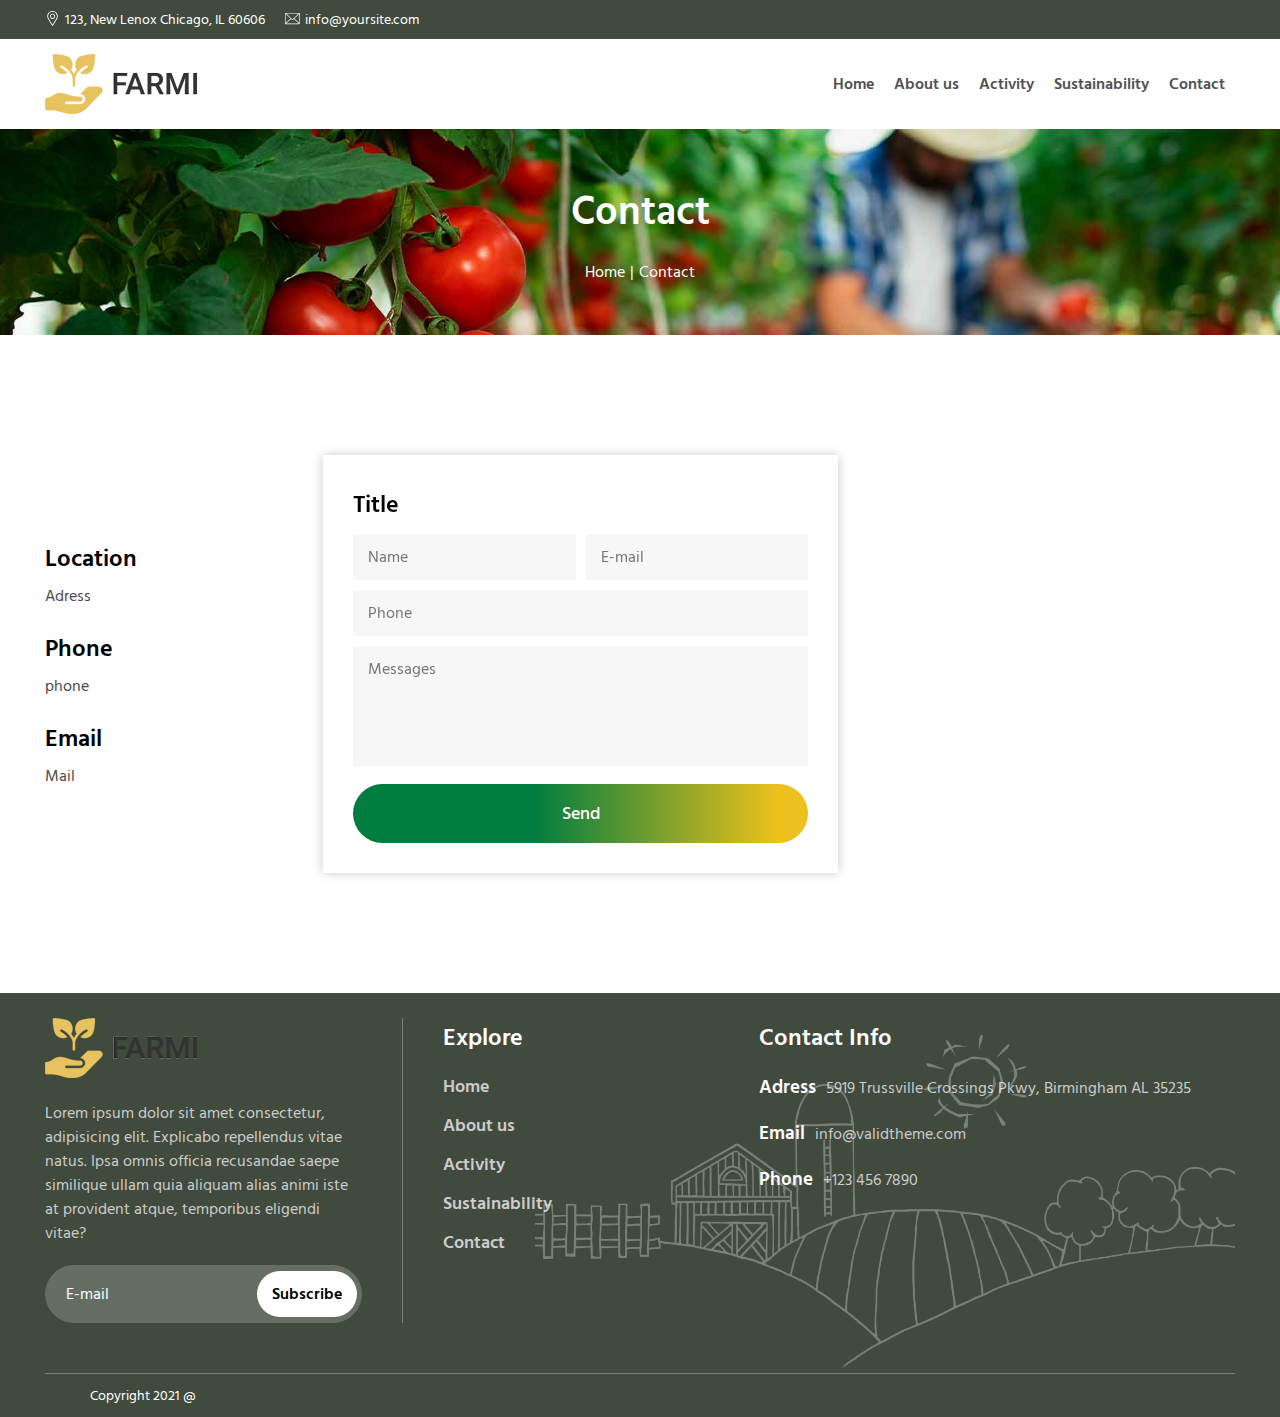
==== commit a5025938: "qwe" ====
--- a/contact.html
+++ b/contact.html
@@ -8,9 +8,8 @@
     <meta name="description" content="">
     <meta name="viewport" content="width=device-width, initial-scale=1">
     <link rel="stylesheet" href="css/magnific-popup.css">
+    <link rel="stylesheet" href="https://unpkg.com/swiper/swiper-bundle.min.css" />
     <link rel="stylesheet" href="css/main.css">
-    <link rel="preconnect" href="https://fonts.gstatic.com">
-    <link href="https://fonts.googleapis.com/css2?family=Hind+Siliguri:wght@300;400;500;600&display=swap" rel="stylesheet">
 </head>
 
 <body>
@@ -29,36 +28,19 @@
                 <nav>
                     <ul>
                         <li>
-                            <a href="#">About</a>
-                            <ul class="sub-menu">
-                                <li>
-                                    <a href="#">Home</a>
-                                </li>
-                                <li>
-                                    <a href="#">Home</a>
-                                </li>
-                                <li>
-                                    <a href="#">Home</a>
-                                </li>
-                                <li>
-                                    <a href="#">Home</a>
-                                </li>
-                                <li>
-                                    <a href="#">Home</a>
-                                </li>
-                            </ul>
-                        </li>
-                        <li>
                             <a href="#">Home</a>
                         </li>
                         <li>
-                            <a href="#">Home</a>
+                            <a href="#">About us</a>
                         </li>
                         <li>
-                            <a href="#">Home</a>
+                            <a href="#">Activity</a>
                         </li>
                         <li>
-                            <a href="#">Home</a>
+                            <a href="#">Sustainability</a>
+                        </li>
+                        <li>
+                            <a href="#">Contact</a>
                         </li>
                     </ul>
                 </nav>
@@ -66,7 +48,7 @@
             </div>
         </header>
         <main>
-            <div class="breadcrumbs padding margin">
+            <div class="breadcrumbs padding">
                 <div class="container">
                     <div class="breadcrumbs_wrap">
                         <h1 class="breadcrumbs_titel">Contact</h1>
@@ -81,88 +63,93 @@
                     </div>
                 </div>
             </div>
-            <section class="contact padding margin">
+            <div class="contact padding">
                 <div class="container">
-                    <div class="contact_container">
-                        <div class="title_block">
-                            <img src="img/tooth2.svg" alt="icon">
-                            <p class="pretitle_section">
-                                smile
-                            </p>
-                            <h2 class="title_section">Welcome!</h2>
+                    <div class="contact_wrap">
+                        <div class="contact_feedback_wrap">
+                            <div class="contact_info_container">
+                                <div class="contact_info_item">
+                                    <p class="contact_title">Location</p>
+                                    <p class="contact_item">
+                                        Adress
+                                    </p>
+                                </div>
+                                <div class="contact_info_item">
+                                    <p class="contact_title">Phone</p>
+                                    <a href="" class="contact_item">
+                                        phone
+                                    </a>
+                                </div>
+                                <div class="contact_info_item">
+                                    <p class="contact_title">Email</p>
+                                    <a href="" class="contact_item">
+                                        Mail
+                                    </a>
+                                </div>
+                            </div>
+                            <form class="form_contact">
+                                <p class="form_title">Title</p>
+                                <div class="form_input_box">
+                                    <input type="text" placeholder="Name">
+                                    <input type="email" placeholder="E-mail">
+                                </div>
+                                <input type="tel" placeholder="Phone">
+                                <textarea name="" placeholder="Messages"></textarea>
+                                <button type="submit">Send</button>
+                            </form>
                         </div>
-                        <p class="contact_text">
-                            Lorem ipsum, dolor sit amet consectetur adipisicing elit. Explicabo, nemo perspiciatis. Ratione soluta voluptate quo debitis corrupti nihil dolorum, in inventore, cupiditate pariatur alias! Itaque iste unde aut culpa rem.
-                        </p>
-                    </div>
-                    <div class="contact_wrap">
-                        <div class="contact_box">
-                            <div class="contact_img">
-                                <img src="img/icon/mail.svg" alt="icon">
-                            </div>
-                            <p class="contact_title">Title</p>
-                            <p class="contact_text">teststsasd</p>
-                        </div>
-                        <div class="contact_box">
-                            <div class="contact_img">
-                                <img src="img/icon/mail.svg" alt="icon">
-                            </div>
-                            <p class="contact_title">Title</p>
-                            <p class="contact_text">teststsasd</p>
-                        </div>
-                        <div class="contact_box">
-                            <div class="contact_img">
-                                <img src="img/icon/mail.svg" alt="icon">
-                            </div>
-                            <p class="contact_title">Title</p>
-                            <p class="contact_text">teststsasd</p>
-                        </div>
+                        <iframe src="https://www.google.com/maps/embed?pb=!1m18!1m12!1m3!1d387193.30594451376!2d-74.25986613799753!3d40.697149417741365!2m3!1f0!2f0!3f0!3m2!1i1024!2i768!4f13.1!3m3!1m2!1s0x89c24fa5d33f083b%3A0xc80b8f06e177fe62!2z0J3RjNGOLdCZ0L7RgNC6LCDQodCo0JA!5e0!3m2!1sru!2sua!4v1613593864555!5m2!1sru!2sua"
+                            frameborder="0" style="border:0;" allowfullscreen="" aria-hidden="false" tabindex="0"></iframe>
                     </div>
                 </div>
-            </section>
-            <div class="map">
-                <iframe src="https://www.google.com/maps/embed?pb=!1m18!1m12!1m3!1d577336.7640295796!2d36.825128434327254!3d55.58074807310552!2m3!1f0!2f0!3f0!3m2!1i1024!2i768!4f13.1!3m3!1m2!1s0x46b54afc73d4b0c9%3A0x3d44d6cc5757cf4c!2z0JzQvtGB0LrQstCwLCDQoNC-0YHRgdC40Y8!5e0!3m2!1sru!2sua!4v1612006804966!5m2!1sru!2sua"
-                    height="450" frameborder="0" style="border:0;" allowfullscreen="" aria-hidden="false" tabindex="0"></iframe>
             </div>
         </main>
-        <footer>
-            <div class="container padding">
+        <footer class="padding">
+            <div class="container">
+                <img src="img/footer/bg_footer.png" class="bg_footer" style="max-width: 100%; height: auto;" alt="bg_footer">
                 <div class="footer_wrap">
                     <div class="footer_logo">
                         <img src="img/logo.png" alt="logo">
+                        <p class="footer_text">Lorem ipsum dolor sit amet consectetur, adipisicing elit. Explicabo repellendus vitae natus. Ipsa omnis officia recusandae saepe similique ullam quia aliquam alias animi iste at provident atque, temporibus eligendi vitae? </p>
+                        <form class="form_sub">
+                            <input type="email" placeholder="E-mail" required>
+                            <button>Subscribe</button>
+                        </form>
                     </div>
-                    <div class="footer_menu">
-                        <p class="footer_title">Menu</p>
+                    <div class="footer_nav">
+                        <p class="footer_title">Explore</p>
                         <ul>
                             <li>
                                 <a href="#">Home</a>
                             </li>
                             <li>
-                                <a href="#">Home</a>
+                                <a href="#">About us</a>
                             </li>
                             <li>
-                                <a href="#">Home</a>
+                                <a href="#">Activity</a>
                             </li>
                             <li>
-                                <a href="#">Home</a>
+                                <a href="#">Sustainability</a>
                             </li>
                             <li>
-                                <a href="#">Home</a>
+                                <a href="#">Contact</a>
                             </li>
                         </ul>
                     </div>
-                    <div class="footer_social">
-                        <p class="footer_title">Follow us</p>
-                        <p class="footer_text">
-                            Lorem ipsum dolor sit amet consectetur, adipisicing elit. Explicabo repellendus vitae natus. Ipsa omnis officia recusandae saepe similique ullam quia aliquam alias animi iste at provident atque, temporibus eligendi vitae?
-                        </p>
-                    </div>
-                    <div class="footer_sub">
-                        <p class="footer_title">Get our NewsLetter</p>
-                        <form class="footer_sub_form">
-                            <input type="email" name="email" placeholder="E-mail" required>
-                            <button type="submit">Send</button>
-                        </form>
+                    <div class="footer_info">
+                        <p class="footer_title">Contact Info </p>
+                        <div class="footer_info_box">
+                            <p class="title">Adress</p>
+                            <p class="item">5919 Trussville Crossings Pkwy, Birmingham AL 35235</p>
+                        </div>
+                        <div class="footer_info_box">
+                            <p class="title">Email</p>
+                            <a href="mailto:info@validtheme.com" class="item">info@validtheme.com</a>
+                        </div>
+                        <div class="footer_info_box">
+                            <p class="title">Phone</p>
+                            <a href="tell:+1234567890" class="item">+123 456 7890</a>
+                        </div>
                     </div>
                 </div>
             </div>
@@ -186,6 +173,7 @@
 
 
     <script src="https://code.jquery.com/jquery-3.5.1.min.js" integrity="sha256-9/aliU8dGd2tb6OSsuzixeV4y/faTqgFtohetphbbj0=" crossorigin="anonymous"></script>
+    <script src="https://unpkg.com/swiper/swiper-bundle.min.js"></script>
     <script src="js/magnific-popup.min.js"></script>
     <script src="js/common.js"></script>
 </body>
--- a/css/main.css
+++ b/css/main.css
@@ -270,176 +270,124 @@
     .menu {
       display: block; } }
 
-.contact_text {
-  text-align: center;
-  font: 400 .95rem 'Hind Siliguri', sans-serif;
-  max-width: 600px;
-  margin: 0 auto;
-  margin-bottom: 35px; }
+.contact {
+  height: 100%;
+  position: relative; }
+  .contact .container {
+    padding: 120px 0;
+    height: 100%; }
+    @media (max-width: 990px) {
+      .contact .container {
+        padding: 20px 0; } }
 
 .contact_wrap {
+  height: 100%;
   display: grid;
-  grid-template-columns: 1fr 1fr 1fr;
-  grid-gap: 50px;
-  max-width: 600px;
-  margin: 0 auto; }
+  -webkit-box-align: center;
+  -webkit-align-items: center;
+      -ms-flex-align: center;
+          align-items: center;
+  grid-template-columns: 2fr 1fr; }
   @media (max-width: 990px) {
     .contact_wrap {
       grid-template-columns: 1fr;
-      grid-gap: 20px; } }
-  .contact_wrap .contact_box {
-    display: -webkit-box;
-    display: -webkit-flex;
-    display: -ms-flexbox;
-    display: flex;
+      grid-gap: 25px; } }
+  .contact_wrap iframe {
+    height: 100%;
+    width: 45%;
+    position: absolute;
+    right: 0;
+    top: 0;
+    bottom: 0; }
+    @media (max-width: 990px) {
+      .contact_wrap iframe {
+        width: 100%;
+        position: relative;
+        height: 300px; } }
+  .contact_wrap .contact_feedback_wrap {
+    display: grid;
     -webkit-box-align: center;
     -webkit-align-items: center;
         -ms-flex-align: center;
             align-items: center;
-    -webkit-box-pack: center;
-    -webkit-justify-content: center;
-        -ms-flex-pack: center;
-            justify-content: center;
-    -webkit-box-orient: vertical;
-    -webkit-box-direction: normal;
-    -webkit-flex-direction: column;
-        -ms-flex-direction: column;
-            flex-direction: column; }
-  .contact_wrap .contact_img {
-    border-radius: 50%;
-    height: 80px;
-    width: 80px;
-    margin: 0 auto;
-    margin-bottom: 10px;
-    padding: 5px;
-    display: -webkit-box;
-    display: -webkit-flex;
-    display: -ms-flexbox;
-    display: flex;
-    -webkit-box-align: center;
-    -webkit-align-items: center;
-        -ms-flex-align: center;
-            align-items: center;
-    -webkit-box-pack: center;
-    -webkit-justify-content: center;
-        -ms-flex-pack: center;
-            justify-content: center;
-    background: #43b2d2;
-    background: -webkit-gradient(linear, left top, right top, from(#43b2d2), color-stop(43%, #3fb9c3), to(#39c1af));
-    background: -o-linear-gradient(left, #43b2d2 0%, #3fb9c3 43%, #39c1af 100%);
-    background: linear-gradient(90deg, #43b2d2 0%, #3fb9c3 43%, #39c1af 100%); }
-    .contact_wrap .contact_img img {
-      height: 40px; }
-  .contact_wrap .contact_title {
-    color: #37c5a6;
-    font: 500 1.4rem 'Hind Siliguri', sans-serif;
-    margin-bottom: 5px;
-    text-align: center; }
-  .contact_wrap .contact_text {
-    font: 400 .95rem 'Hind Siliguri', sans-serif; }
-
-.history_wrap {
-  display: grid;
-  grid-template-columns: 1fr 1fr;
-  grid-gap: 40px;
-  -webkit-box-align: center;
-  -webkit-align-items: center;
-      -ms-flex-align: center;
-          align-items: center; }
-  @media (max-width: 990px) {
-    .history_wrap {
-      grid-template-columns: 1fr;
-      grid-gap: 25px; } }
-  .history_wrap img {
-    max-width: 100%;
-    height: auto;
-    -o-object-fit: cover;
-       object-fit: cover; }
-  .history_wrap .history_title {
-    font: bold 2rem/1 'Hind Siliguri', sans-serif;
-    margin-bottom: 10px; }
-    @media (max-width: 990px) {
-      .history_wrap .history_title {
-        font: bold 1.25rem/1 'Hind Siliguri', sans-serif; } }
-  .history_wrap .history_text {
-    font: 400 .9rem/23px 'Hind Siliguri', sans-serif; }
-
-.about_price {
-  position: relative; }
-  .about_price .container {
-    padding: 55px 0;
+    grid-gap: 20px;
+    grid-template-columns: 1fr 2fr; }
+    @media (max-width: 990px) {
+      .contact_wrap .contact_feedback_wrap {
+        grid-template-columns: 1fr; } }
+  .contact_wrap .contact_info_container {
+    display: grid;
+    grid-template-columns: 1fr;
+    grid-gap: 20px; }
+    .contact_wrap .contact_info_container .contact_title {
+      margin-bottom: 5px;
+      font: 600 1.5rem 'Hind Siliguri', sans-serif; }
+    .contact_wrap .contact_info_container .contact_item {
+      font: 400 1rem 'Hind Siliguri', sans-serif;
+      color: #4a4b4b; }
+  .contact_wrap .form_contact {
     position: relative;
-    z-index: 9; }
-    @media (max-width: 990px) {
-      .about_price .container {
-        padding: 35px 0; } }
-  .about_price .about_price_img {
-    position: absolute;
-    height: 100%;
-    width: 100%;
-    left: 0;
-    right: 0;
-    top: 0;
-    bottom: 0;
-    -o-object-fit: cover;
-       object-fit: cover; }
-  .about_price::before {
-    content: '';
-    background: rgba(55, 197, 166, 0.3);
-    position: absolute;
-    left: 0;
-    right: 0;
-    bottom: 0;
-    top: 0;
-    height: 100%;
     z-index: 9;
-    width: 100%; }
-  .about_price .about_price_wrap {
-    display: -webkit-box;
-    display: -webkit-flex;
-    display: -ms-flexbox;
-    display: flex;
-    -webkit-box-align: center;
-    -webkit-align-items: center;
-        -ms-flex-align: center;
-            align-items: center;
-    -webkit-box-pack: center;
-    -webkit-justify-content: center;
-        -ms-flex-pack: center;
-            justify-content: center;
-    -webkit-box-orient: vertical;
-    -webkit-box-direction: normal;
-    -webkit-flex-direction: column;
-        -ms-flex-direction: column;
-            flex-direction: column; }
-    .about_price .about_price_wrap .about_price_title {
-      font: bold 2rem/1 'Hind Siliguri', sans-serif;
+    padding: 30px;
+    background: #fff;
+    -webkit-box-shadow: 0 0 10px #cccccc;
+            box-shadow: 0 0 10px #cccccc; }
+    @media (max-width: 990px) {
+      .contact_wrap .form_contact {
+        padding: 15px; } }
+    .contact_wrap .form_contact .form_title {
+      margin-bottom: 10px;
+      font: 600 1.5rem 'Hind Siliguri', sans-serif; }
+    .contact_wrap .form_contact .form_input_box {
+      display: grid;
+      grid-template-columns: 1fr 1fr;
+      grid-gap: 10px; }
+      @media (max-width: 576px) {
+        .contact_wrap .form_contact .form_input_box {
+          grid-template-columns: 1fr;
+          grid-gap: 0; } }
+    .contact_wrap .form_contact input {
+      font: 400 1rem 'Hind Siliguri', sans-serif;
+      padding: 10px 15px;
+      -webkit-appearance: none;
+         -moz-appearance: none;
+              appearance: none;
+      outline: none;
+      width: 100%;
+      -webkit-box-sizing: border-box;
+              box-sizing: border-box;
+      border: none;
+      margin-bottom: 10px;
+      background: #f7f7f7; }
+    .contact_wrap .form_contact textarea {
+      font: 400 1rem 'Hind Siliguri', sans-serif;
+      padding: 10px 15px;
+      -webkit-appearance: none;
+         -moz-appearance: none;
+              appearance: none;
+      outline: none;
+      width: 100%;
+      -webkit-box-sizing: border-box;
+              box-sizing: border-box;
+      border: none;
+      margin-bottom: 10px;
+      height: 120px;
+      background: #f7f7f7;
+      resize: none; }
+    .contact_wrap .form_contact button {
+      border-radius: 30px;
+      padding: 15px 25px;
+      background: #017d3f;
+      background: -webkit-gradient(linear, left top, right top, color-stop(40%, #017d3f), color-stop(93%, #ecc01d));
+      background: -o-linear-gradient(left, #017d3f 40%, #ecc01d 93%);
+      background: linear-gradient(90deg, #017d3f 40%, #ecc01d 93%);
       color: #fff;
-      margin-bottom: 15px; }
-      @media (max-width: 990px) {
-        .about_price .about_price_wrap .about_price_title {
-          font: bold 1.25rem/1 'Hind Siliguri', sans-serif; } }
-    .about_price .about_price_wrap .about_price_text {
-      font: 600 1.5rem/1 'Hind Siliguri', sans-serif;
-      color: #fff;
-      margin-bottom: 15px; }
-      @media (max-width: 990px) {
-        .about_price .about_price_wrap .about_price_text {
-          font: 600 1.125rem/1 'Hind Siliguri', sans-serif; } }
-    .about_price .about_price_wrap .about_price_btn {
-      background: #37c5a6;
-      display: inline-block;
-      border-radius: 25px;
-      padding: 10px 25px;
-      color: #fff;
-      font: 400 1rem 'Hind Siliguri', sans-serif; }
-      @media (max-width: 576px) {
-        .about_price .about_price_wrap .about_price_btn {
-          width: 100%;
-          -webkit-box-sizing: border-box;
-                  box-sizing: border-box;
-          display: block;
-          text-align: center; } }
+      width: 100%;
+      border: none;
+      text-align: center;
+      font: 500 1.125rem 'Hind Siliguri', sans-serif;
+      -webkit-box-sizing: border-box;
+              box-sizing: border-box; }
 
 .main_section {
   margin-bottom: 90px; }
@@ -545,6 +493,7 @@
     font-size: 20px;
     z-index: 9; }
   .main_section .swiper-button-prev {
+    outline: none;
     left: 40px; }
     @media (max-width: 990px) {
       .main_section .swiper-button-prev {
@@ -562,7 +511,8 @@
       background: #000;
       opacity: .4; }
   .main_section .swiper-button-next {
-    right: 40px; }
+    right: 40px;
+    outline: none; }
     @media (max-width: 990px) {
       .main_section .swiper-button-next {
         right: 20px; } }
@@ -1192,70 +1142,8 @@
       text-align: center;
       font: 400 0.9rem 0.22px "Hind Siliguri", sans-serif; }
 
-.product_wrap {
-  display: grid;
-  grid-template-columns: 1fr 1fr 1fr 1fr;
-  grid-gap: 20px; }
-  @media (max-width: 990px) {
-    .product_wrap {
-      grid-template-columns: 1fr 1fr; } }
-  @media (max-width: 768px) {
-    .product_wrap {
-      grid-template-columns: 1fr; } }
-  .product_wrap .product_box {
-    position: relative;
-    display: -webkit-box;
-    display: -webkit-flex;
-    display: -ms-flexbox;
-    display: flex;
-    -webkit-box-align: center;
-    -webkit-align-items: center;
-        -ms-flex-align: center;
-            align-items: center;
-    -webkit-box-pack: center;
-    -webkit-justify-content: center;
-        -ms-flex-pack: center;
-            justify-content: center;
-    cursor: pointer; }
-    .product_wrap .product_box:hover::before {
-      opacity: 1; }
-    .product_wrap .product_box:hover p {
-      opacity: 1; }
-    .product_wrap .product_box::before {
-      content: '';
-      background: rgba(55, 197, 166, 0.3);
-      position: absolute;
-      left: 0;
-      right: 0;
-      bottom: 0;
-      top: 0;
-      height: 100%;
-      z-index: 9;
-      width: 100%;
-      opacity: 0;
-      -webkit-transition: .3s;
-      -o-transition: .3s;
-      transition: .3s; }
-    .product_wrap .product_box p {
-      position: absolute;
-      color: #fff;
-      font: 600 1.25rem 'Hind Siliguri', sans-serif;
-      z-index: 9;
-      opacity: 0;
-      -webkit-transition: .3s;
-      -o-transition: .3s;
-      transition: .3s; }
-    .product_wrap .product_box img {
-      max-width: 100%;
-      height: auto;
-      -o-object-fit: cover;
-         object-fit: cover; }
-
 .breadcrumbs {
-  background: #43b2d2;
-  background: -webkit-gradient(linear, left top, right top, from(#43b2d2), color-stop(43%, #3fb9c3), to(#39c1af));
-  background: -o-linear-gradient(left, #43b2d2 0%, #3fb9c3 43%, #39c1af 100%);
-  background: linear-gradient(90deg, #43b2d2 0%, #3fb9c3 43%, #39c1af 100%); }
+  background: url(../img/home/bg_last.jpg) no-repeat center center/cover; }
   .breadcrumbs .container {
     padding: 50px 0; }
     @media (max-width: 990px) {
